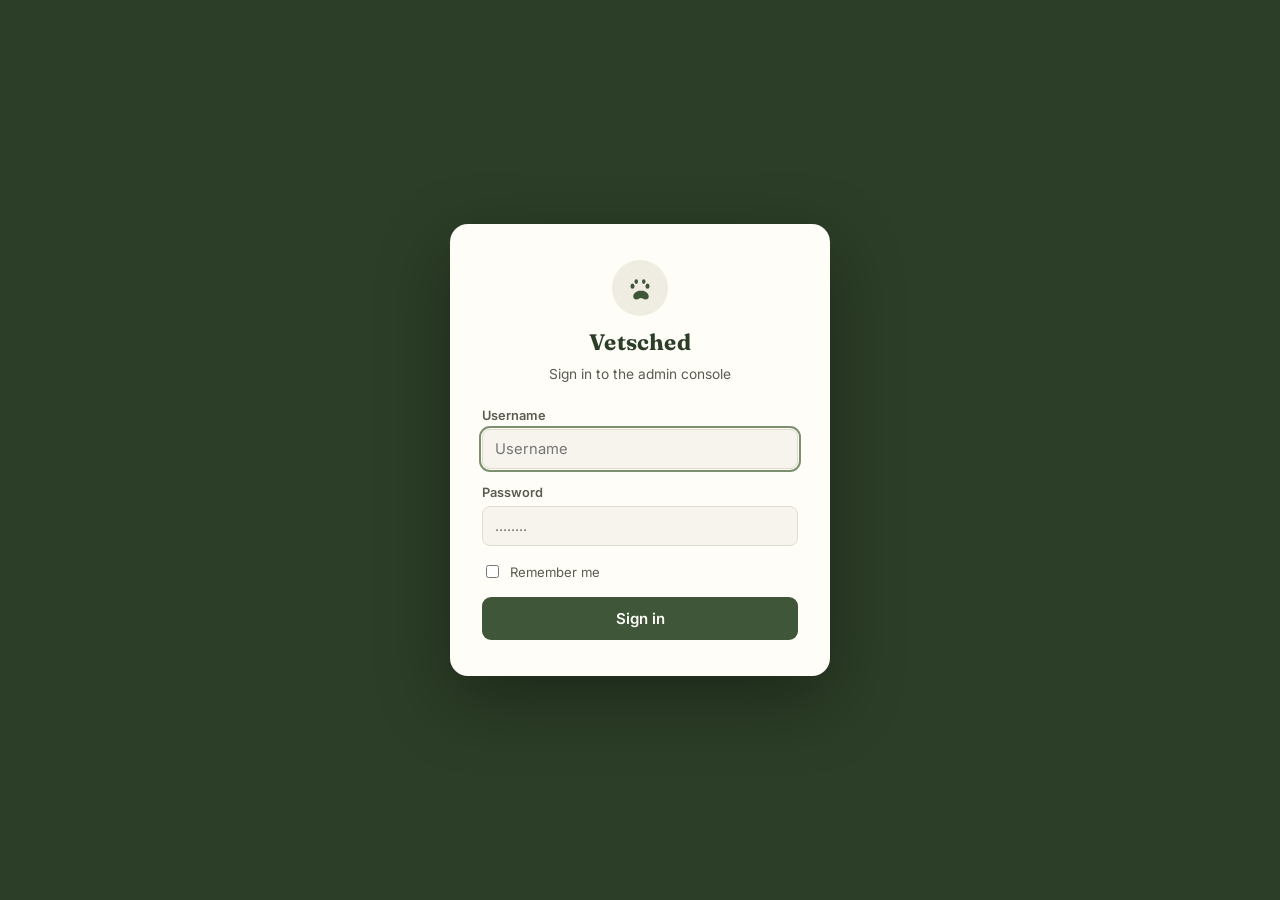
==== vetsched-admin.html @ 5c5d3830 "website and api" ====
<!DOCTYPE html>
<html lang="en">
<head>
<meta charset="UTF-8">
<meta name="viewport" content="width=device-width, initial-scale=1.0">
<title>Vetsched Admin</title>
<link rel="preconnect" href="https://fonts.googleapis.com">
<link href="https://fonts.googleapis.com/css2?family=Fraunces:opsz,wght@9..144,400;9..144,500;9..144,600;9..144,700&family=Inter:wght@400;500;600;700&display=swap" rel="stylesheet">
<link rel="stylesheet" href="vetsched-admin.css">
</head>
<body>

<div class="login-screen" id="loginScreen">
  <div class="login-card">
    <div class="login-logo">
      <div class="login-logo-circle">
        <svg viewBox="0 0 24 24" fill="none"><path d="M12 14.2c-2.6 0-5.4 2-5.4 4.6 0 1.4 1.1 2.4 2.5 2.4.9 0 1.6-.4 2.3-.8.4-.3.9-.5 1.4-.5s1 .2 1.4.5c.7.4 1.4.8 2.3.8 1.4 0 2.5-1 2.5-2.4 0-2.6-2.8-4.6-5.4-4.6z" fill="#3f5638"/><ellipse cx="6" cy="10.5" rx="1.6" ry="2.1" fill="#3f5638"/><ellipse cx="18" cy="10.5" rx="1.6" ry="2.1" fill="#3f5638"/><ellipse cx="9" cy="6.8" rx="1.4" ry="1.9" fill="#3f5638"/><ellipse cx="15" cy="6.8" rx="1.4" ry="1.9" fill="#3f5638"/></svg>
      </div>
      <span class="brand-text">Vetsched</span>
    </div>
    <p class="login-sub">Sign in to the admin console</p>
    <div class="login-error" id="loginError">That username or password isn't right.</div>
    <div class="field">
      <label for="loginUser">Username</label>
      <input type="text" id="loginUser" placeholder="Username" autocomplete="username">
    </div>
    <div class="field">
      <label for="loginPass">Password</label>
      <input type="password" id="loginPass" placeholder="........" autocomplete="current-password">
    </div>
    <label class="remember-row" for="rememberMe">
      <input type="checkbox" id="rememberMe">
      <span>Remember me</span>
    </label>
    <button class="login-submit" id="loginSubmit">Sign in</button>
  </div>
</div>

<div class="app" id="appRoot">
  <aside class="sidebar">
    <div class="brand-row">
      <div class="brand">
        <svg viewBox="0 0 24 24" fill="none"><path d="M12 14.2c-2.6 0-5.4 2-5.4 4.6 0 1.4 1.1 2.4 2.5 2.4.9 0 1.6-.4 2.3-.8.4-.3.9-.5 1.4-.5s1 .2 1.4.5c.7.4 1.4.8 2.3.8 1.4 0 2.5-1 2.5-2.4 0-2.6-2.8-4.6-5.4-4.6z" fill="#d7ddd0"/><ellipse cx="6" cy="10.5" rx="1.6" ry="2.1" fill="#d7ddd0"/><ellipse cx="18" cy="10.5" rx="1.6" ry="2.1" fill="#d7ddd0"/><ellipse cx="9" cy="6.8" rx="1.4" ry="1.9" fill="#d7ddd0"/><ellipse cx="15" cy="6.8" rx="1.4" ry="1.9" fill="#d7ddd0"/></svg>
        <span class="brand-text">Vetsched</span>
      </div>
      <button class="hamburger-btn" id="hamburgerBtn" title="Menu">
        <svg viewBox="0 0 24 24" fill="none" stroke="currentColor" stroke-width="2" stroke-linecap="round"><path d="M4 6h16"/><path d="M4 12h16"/><path d="M4 18h16"/></svg>
      </button>
      <div class="nav-menu" id="navMenu">
        <button class="nav-menu-item" id="navSubjects" data-view="subjects">
          <svg viewBox="0 0 24 24" fill="none" stroke="currentColor" stroke-width="2"><path d="M4 19.5A2.5 2.5 0 0 1 6.5 17H20"/><path d="M6.5 2H20v20H6.5A2.5 2.5 0 0 1 4 19.5v-15A2.5 2.5 0 0 1 6.5 2Z"/></svg>
          Subjects
        </button>
        <button class="nav-menu-item" id="navStudents" data-view="students">
          <svg viewBox="0 0 24 24" fill="none" stroke="currentColor" stroke-width="2"><path d="M20 21a8 8 0 0 0-16 0"/><circle cx="12" cy="7" r="4"/></svg>
          Students
        </button>
        <button class="nav-menu-item" id="navSettings" data-view="settings">
          <svg viewBox="0 0 24 24" fill="none" stroke="currentColor" stroke-width="2"><circle cx="12" cy="12" r="3"/><path d="M19.4 15a1.7 1.7 0 0 0 .3 1.9l.1.1-1.8 1.8-.1-.1a1.7 1.7 0 0 0-1.9-.3 1.7 1.7 0 0 0-1 1.6v.2h-2.6V20a1.7 1.7 0 0 0-1-1.6 1.7 1.7 0 0 0-1.9.3l-.1.1-1.8-1.8.1-.1a1.7 1.7 0 0 0 .3-1.9 1.7 1.7 0 0 0-1.6-1H6v-2.6h.2a1.7 1.7 0 0 0 1.6-1 1.7 1.7 0 0 0-.3-1.9l-.1-.1 1.8-1.8.1.1a1.7 1.7 0 0 0 1.9.3 1.7 1.7 0 0 0 1-1.6V5h2.6v.2a1.7 1.7 0 0 0 1 1.6 1.7 1.7 0 0 0 1.9-.3l.1-.1 1.8 1.8-.1.1a1.7 1.7 0 0 0-.3 1.9 1.7 1.7 0 0 0 1.6 1h.2v2.6h-.2a1.7 1.7 0 0 0-1.6 1Z"/></svg>
          Settings
        </button>
        <button class="nav-menu-item nav-logout-item" id="menuLogoutBtn">
          <svg viewBox="0 0 24 24" fill="none" stroke="currentColor" stroke-width="2"><path d="M10 17l5-5-5-5"/><path d="M15 12H3"/><path d="M21 19V5a2 2 0 0 0-2-2h-6"/></svg>
          Log out
        </button>
      </div>
    </div>

    <div id="sidebarBody"></div>

    <div class="sidebar-footer">
      <span id="loggedInAs">Admin console</span>
    </div>
  </aside>

  <main class="main">
    <div class="main-inner" id="mainInner"></div>
  </main>
</div>

<!-- Subject modal -->
<div class="overlay" id="subjectOverlay">
  <div class="modal">
    <h3 id="subjectModalTitle">Add subject</h3>
    <div class="field">
      <label for="subjectCode">Subject code</label>
      <input type="text" id="subjectCode" placeholder="e.g. 101" maxlength="10">
      <div class="field-error" id="subjectCodeError">Give the subject a code.</div>
    </div>
    <div class="field">
      <label for="subjectName">Subject name</label>
      <input type="text" id="subjectName" placeholder="e.g. Small Animal Anatomy">
      <div class="field-error" id="subjectNameError">Give the subject a name.</div>
    </div>
    <div class="field">
      <label for="subjectYear">Year level</label>
      <select id="subjectYear">
        <option value="1">Year 1</option>
        <option value="2">Year 2</option>
        <option value="3">Year 3</option>
        <option value="4">Year 4</option>
      </select>
    </div>
    <div class="modal-actions">
      <button class="btn-secondary" id="cancelSubject">Cancel</button>
      <button class="btn-primary" id="saveSubject">Save subject</button>
    </div>
  </div>
</div>

<!-- Section modal -->
<div class="overlay" id="sectionOverlay">
  <div class="modal">
    <h3 id="sectionModalTitle">Add section</h3>
    <div class="field">
      <label for="sectionType">Section name</label>
      <input type="text" id="sectionType" placeholder="e.g. Section A">
      <div class="field-error" id="sectionTypeError">Give the section a name.</div>
    </div>
    <div class="field">
      <label for="maxCapacity">Maximum capacity</label>
      <input type="number" id="maxCapacity" min="1" step="1" placeholder="e.g. 40">
      <div class="field-error" id="maxCapacityError">Enter a capacity greater than 0.</div>
    </div>
    <div class="modal-actions">
      <button class="btn-secondary" id="cancelSection">Cancel</button>
      <button class="btn-primary" id="saveSection">Save section</button>
    </div>
  </div>
</div>

<!-- Class modal -->
<div class="overlay" id="classOverlay">
  <div class="modal">
    <h3 id="classModalTitle">Add class</h3>
    <div class="field">
      <label for="classTypeInput">Class type</label>
      <select id="classTypeInput">
        <option value="Lecture">Lecture</option>
        <option value="Lab">Lab</option>
      </select>
    </div>
    <div class="field">
      <label>Day</label>
      <div class="day-picker" id="classDayPicker">
        <button type="button" class="class-day-toggle" data-day="Mon">Mon</button>
        <button type="button" class="class-day-toggle" data-day="Tue">Tue</button>
        <button type="button" class="class-day-toggle" data-day="Wed">Wed</button>
        <button type="button" class="class-day-toggle" data-day="Thu">Thu</button>
        <button type="button" class="class-day-toggle" data-day="Fri">Fri</button>
        <button type="button" class="class-day-toggle" data-day="Sat">Sat</button>
        <button type="button" class="class-day-toggle" data-day="Sun">Sun</button>
      </div>
      <div class="field-error" id="classDayError">Pick one day only.</div>
    </div>
    <div class="field-row">
      <div class="field"><label for="classStartTime">Start time</label><input type="time" id="classStartTime"></div>
      <div class="field"><label for="classEndTime">End time</label><input type="time" id="classEndTime"></div>
    </div>
    <div class="field-error" id="classTimeError">End time must be after start time.</div>
    <div class="field"><label for="classInstructor">Instructor name</label><input type="text" id="classInstructor" placeholder="e.g. Dr. Alicia Reyes"></div>
    <div class="field-error" id="classInstructorError">Add an instructor.</div>
    <div class="field"><label for="classRoom">Room / location (optional)</label><input type="text" id="classRoom" placeholder="e.g. Surgery Hall 2"></div>
    <div class="modal-actions">
      <button class="btn-secondary" id="cancelClass">Cancel</button>
      <button class="btn-primary" id="saveClass">Save class</button>
    </div>
  </div>
</div>

<!-- Student modal -->
<div class="overlay" id="studentOverlay">
  <div class="modal">
    <h3 id="studentModalTitle">Add student</h3>
    <div class="field">
      <label for="studentId">Student ID</label>
      <input type="text" id="studentId" placeholder="e.g. 457">
      <div class="field-error" id="studentIdError">Give the student an ID.</div>
    </div>
    <div class="field">
      <label for="studentName">Student name</label>
      <input type="text" id="studentName" placeholder="e.g. Jamie Cruz">
      <div class="field-error" id="studentNameError">Give the student a name.</div>
    </div>
    <div class="modal-actions">
      <button class="btn-secondary" id="cancelStudent">Cancel</button>
      <button class="btn-primary" id="saveStudent">Save student</button>
    </div>
  </div>
</div>

<div class="toast" id="toast"></div>

<script src="vetsched-admin.js"></script>
</body>
</html>
---- vetsched-admin.css ----
:root{
  --forest: #3f5638;
  --forest-dark: #2c3e27;
  --sage: #7c9070;
  --cream: #f6f4ed;
  --cream-2: #efece1;
  --paper: #fffdf8;
  --charcoal: #2a2b24;
  --charcoal-soft: #5b5c50;
  --line: #e0dccb;
  --clay: #c9714f;
  --danger: #b5533a;
}
*{box-sizing:border-box;}
html,body{margin:0;padding:0;}
#appRoot{display:none;}
.field-error{display:none;}
body{
  font-family:'Inter',sans-serif;
  background:var(--cream);
  color:var(--charcoal);
  min-height:100vh;
  -webkit-font-smoothing:antialiased;
}
h1,h2,h3,.display{
  font-family:'Fraunces',serif;
  font-weight:600;
  letter-spacing:-0.01em;
  color:var(--forest-dark);
}
button{font-family:inherit;}

/* ---------- layout ---------- */
.app{display:flex;min-height:100vh;}

.sidebar{
  width:280px;
  flex-shrink:0;
  background:var(--forest-dark);
  color:var(--cream);
  display:flex;
  flex-direction:column;
  padding:24px 20px;
  position:relative;
}
.brand-row{
  display:flex;
  align-items:center;
  justify-content:space-between;
  margin-bottom:26px;
  padding-left:4px;
}
.brand{
  display:flex;
  align-items:center;
  gap:10px;
}
.brand svg{width:28px;height:28px;flex-shrink:0;}
.brand-text{
  font-family:'Fraunces',serif;
  font-weight:700;
  font-size:1.3rem;
  color:var(--paper);
  letter-spacing:0.01em;
}
.hamburger-btn{
  background:none;
  border:none;
  width:34px;height:34px;
  border-radius:8px;
  display:flex;align-items:center;justify-content:center;
  cursor:pointer;
  color:var(--cream);
  flex-shrink:0;
}
.hamburger-btn:hover{background:#3a4f34;}
.hamburger-btn svg{width:20px;height:20px;}

.nav-menu{
  position:absolute;
  top:64px;
  left:20px;
  right:20px;
  background:var(--paper);
  border-radius:12px;
  box-shadow:0 14px 40px rgba(0,0,0,0.28);
  padding:8px;
  z-index:40;
  display:none;
}
.nav-menu.open{display:block;}
.nav-menu-item{
  display:flex;
  align-items:center;
  gap:10px;
  width:100%;
  padding:11px 12px;
  border:none;
  background:none;
  border-radius:8px;
  cursor:pointer;
  font-size:0.92rem;
  font-weight:600;
  color:var(--charcoal);
  text-align:left;
}
.nav-menu-item svg{width:17px;height:17px;color:var(--charcoal-soft);flex-shrink:0;}
.nav-menu-item:hover{background:var(--cream-2);}
.nav-menu-item.active{background:var(--sage);color:var(--forest-dark);}
.nav-menu-item.active svg{color:var(--forest-dark);}
.nav-logout-item{color:var(--danger);}
.nav-logout-item svg{color:var(--danger);}
.settings-page{max-width:860px;padding-top:12px;}
.settings-header h1{margin:0 0 8px;font-size:2rem;}
.settings-header p{margin:0;color:var(--charcoal-soft);font-size:.92rem;}
.settings-danger{margin-top:32px;padding:24px;border:1px solid #e5b9aa;border-radius:12px;background:#fff8f4;display:flex;align-items:center;justify-content:space-between;gap:24px;}
.settings-danger h2{margin:0 0 6px;font-size:1.15rem;color:var(--danger);}
.settings-danger p{margin:0;color:var(--charcoal-soft);font-size:.88rem;line-height:1.5;max-width:580px;}
.danger-action-btn{border:1px solid var(--danger);border-radius:9px;background:var(--danger);color:var(--paper);padding:11px 16px;font-weight:600;cursor:pointer;white-space:nowrap;}
.danger-action-btn:hover{background:#963e2c;}

.add-subject-btn{
  width:100%;
  padding:11px 14px;
  background:var(--sage);
  color:var(--forest-dark);
  border:none;
  border-radius:10px;
  font-weight:600;
  font-size:0.92rem;
  cursor:pointer;
  margin-bottom:22px;
  transition:background .15s ease, transform .1s ease;
}
.year-select-label{display:block;color:#a9b6a0;font-size:.72rem;margin:0 0 6px 4px;}
.year-select{width:100%;padding:9px 32px 9px 11px;margin-bottom:16px;border:1px solid #52664b;border-radius:8px;background:var(--forest-dark);color:#d7ddd0;font:600 .82rem Inter,sans-serif;cursor:pointer;}
.year-select:focus{outline:2px solid var(--sage);outline-offset:1px;}
.add-subject-btn:hover{background:#8fa382;}
.add-subject-btn:active{transform:scale(0.98);}

.sidebar-label{
  font-size:0.72rem;
  color:#a9b6a0;
  margin:6px 0 10px 4px;
}
.subject-list{
  list-style:none;
  margin:0;padding:0;
  display:flex;
  flex-direction:column;
  gap:4px;
  overflow-y:auto;
}
.subject-item{
  display:flex;
  align-items:center;
  justify-content:space-between;
  gap:8px;
  padding:11px 12px;
  border-radius:9px;
  cursor:pointer;
  color:#d7ddd0;
  font-size:0.93rem;
  transition:background .12s ease;
}
.subject-item:hover{background:#3a4f34;}
.subject-item.active{background:var(--sage);color:var(--forest-dark);font-weight:600;}
.subject-item .sname{
  overflow:hidden;text-overflow:ellipsis;white-space:nowrap;
}
.subject-item .scount{
  font-size:0.75rem;
  opacity:0.75;
  flex-shrink:0;
}
.empty-sidebar{
  color:#8b9a83;
  font-size:0.85rem;
  padding:10px 4px;
  line-height:1.5;
}
.sidebar-note{
  color:#8b9a83;
  font-size:0.85rem;
  padding:10px 4px;
  line-height:1.55;
}

.sidebar-footer{
  margin-top:auto;
  padding-top:18px;
  border-top:1px solid #3a4f34;
  font-size:0.75rem;
  color:#8b9a83;
  display:flex;
  align-items:center;
  gap:6px;
}

/* ---------- main ---------- */
.main{
  flex:1;
  padding:40px 48px;
  overflow-y:auto;
}
.main-inner{max-width:880px;margin:0 auto;}

.topbar{
  display:flex;
  justify-content:space-between;
  align-items:flex-start;
  margin-bottom:34px;
  gap:20px;
}
.subject-heading h1{
  font-size:2rem;
  margin:0 0 6px 0;
}
.subject-meta{
  display:flex;
  gap:10px;
  align-items:center;
  flex-wrap:wrap;
}
.code-pill{
  background:var(--cream-2);
  border:1px solid var(--line);
  color:var(--charcoal-soft);
  font-size:0.8rem;
  padding:4px 11px;
  border-radius:100px;
  font-weight:600;
  letter-spacing:0.02em;
}
.year-pill{background:#eef1ea;border:1px solid #d6dfd0;color:var(--forest);font-size:.8rem;padding:4px 11px;border-radius:100px;font-weight:600;}
.topbar-actions{display:flex;gap:8px;flex-shrink:0;}
.icon-btn{
  background:var(--paper);
  border:1px solid var(--line);
  width:36px;height:36px;
  border-radius:9px;
  display:flex;align-items:center;justify-content:center;
  cursor:pointer;
  color:var(--charcoal-soft);
  transition:background .12s ease, color .12s ease;
}
.icon-btn:hover{background:var(--cream-2);color:var(--forest-dark);}
.icon-btn.danger:hover{background:#f6e6e0;color:var(--danger);}
.icon-btn svg{width:16px;height:16px;}

.section-head{
  display:flex;
  justify-content:space-between;
  align-items:center;
  margin-bottom:16px;
}
.section-head h2{font-size:1.15rem;margin:0;}
.section-controls{display:flex;align-items:center;gap:8px;}
.section-controls select{padding:9px 30px 9px 10px;border:1px solid var(--line);border-radius:9px;background:var(--paper);color:var(--charcoal-soft);font:600 .82rem Inter,sans-serif;}
.section-controls select{display:none;}
.add-section-btn{
  background:var(--forest);
  color:var(--paper);
  border:none;
  padding:10px 16px;
  border-radius:9px;
  font-weight:600;
  font-size:0.88rem;
  cursor:pointer;
  display:flex;align-items:center;gap:6px;
  transition:background .12s ease;
}
.add-section-btn:hover{background:var(--forest-dark);}

.sections-list{
  display:flex;
  flex-direction:column;
  gap:10px;
}
.section-card{
  background:var(--paper);
  border:1px solid var(--line);
  border-radius:12px;
  padding:16px 18px;
  display:flex;
  justify-content:space-between;
  align-items:center;
  gap:16px;
}
.section-main{display:flex;flex-direction:column;gap:6px;min-width:0;}
.section-title-row{display:flex;align-items:center;gap:10px;}
.section-type{
  font-weight:600;
  font-size:1rem;
  color:var(--forest-dark);
}
.section-days{
  display:flex;gap:4px;
}
.day-chip{
  font-size:0.68rem;
  font-weight:700;
  color:var(--sage);
  background:#eef1ea;
  border-radius:5px;
  padding:2px 5px;
}
.section-sub{
  display:flex;
  gap:16px;
  color:var(--charcoal-soft);
  font-size:0.86rem;
  flex-wrap:wrap;
}
.section-sub span{display:flex;align-items:center;gap:5px;}
.section-sub svg{width:14px;height:14px;flex-shrink:0;opacity:0.7;}
.section-actions{display:grid!important;grid-template-columns:repeat(3,minmax(0,1fr));gap:6px;flex-shrink:0;align-self:flex-start;min-width:174px;}
.section-actions > .icon-btn:not(.add-class-btn){width:54px;min-width:0;padding-left:8px;padding-right:8px;text-align:center;}
.section-actions .add-class-btn{order:10;grid-column:1 / -1;display:block;width:100%;min-width:112px;margin-top:4px;background:#b7d66f;color:#24351f;border-color:#9fbe58;font-weight:700;padding-left:14px;padding-right:14px;}
.section-actions .add-class-btn:hover{background:#a8cb5e;border-color:#8eaf4b;}
.section-toggle-open{background:#2f6f45;color:#fff;border-color:#2f6f45;}
.section-toggle-open:hover{background:#245738;border-color:#245738;}
.section-toggle-close{background:#b33a3a;color:#fff;border-color:#b33a3a;}
.section-toggle-close:hover{background:#8f2c2c;border-color:#8f2c2c;}

.empty-state{
  text-align:center;
  padding:70px 20px;
  color:var(--charcoal-soft);
}
.empty-state .paw{
  width:52px;height:52px;
  margin:0 auto 16px auto;
  opacity:0.35;
}
.empty-state h3{color:var(--forest-dark);margin:0 0 8px 0;font-size:1.2rem;}
.empty-state p{margin:0 0 20px 0;font-size:0.92rem;max-width:38ch;margin-left:auto;margin-right:auto;line-height:1.55;}
.empty-state button{
  background:var(--forest);
  color:var(--paper);
  border:none;
  padding:11px 20px;
  border-radius:9px;
  font-weight:600;
  cursor:pointer;
  font-size:0.9rem;
}
.empty-state button:hover{background:var(--forest-dark);}

.no-subject-selected{
  height:calc(100vh - 80px);
  display:flex;
  flex-direction:column;
  align-items:center;
  justify-content:center;
  text-align:center;
  color:var(--charcoal-soft);
}
.no-subject-selected svg{width:56px;height:56px;opacity:0.3;margin-bottom:14px;}
.no-subject-selected h2{margin:0 0 6px 0;}
.no-subject-selected p{margin:0 0 20px 0;font-size:0.93rem;}

/* ---------- students view ---------- */
.students-header{
  display:flex;
  justify-content:space-between;
  align-items:flex-start;
  margin-bottom:26px;
  gap:20px;
}
.students-header h1{font-size:2rem;margin:0 0 6px 0;}
.students-header p{color:var(--charcoal-soft);margin:0;font-size:0.93rem;}
.search-row{
  display:flex;
  gap:10px;
  margin-bottom:22px;
}
.search-box{
  flex:1;
  position:relative;
}
.search-box svg{
  position:absolute;
  left:13px;top:50%;
  transform:translateY(-50%);
  width:16px;height:16px;
  color:var(--charcoal-soft);
  pointer-events:none;
}
.search-box input{
  width:100%;
  padding:11px 14px 11px 38px;
  border:1px solid var(--line);
  border-radius:9px;
  font-family:inherit;
  font-size:0.92rem;
  background:var(--paper);
  color:var(--charcoal);
}
.search-box input:focus{outline:2px solid var(--sage);outline-offset:1px;}
.add-student-btn{
  background:var(--forest);
  color:var(--paper);
  border:none;
  padding:0 18px;
  border-radius:9px;
  font-weight:600;
  font-size:0.9rem;
  cursor:pointer;
  white-space:nowrap;
}
.add-student-btn:hover{background:var(--forest-dark);}

.students-table{
  background:var(--paper);
  border:1px solid var(--line);
  border-radius:12px;
  overflow:hidden;
}
.student-row{
  display:flex;
  align-items:center;
  justify-content:space-between;
  padding:14px 18px;
  gap:14px;
  border-bottom:1px solid var(--line);
}
.student-row:last-child{border-bottom:none;}
.student-info{display:flex;align-items:center;gap:14px;min-width:0;}
.student-avatar{
  width:38px;height:38px;
  border-radius:50%;
  background:var(--cream-2);
  color:var(--forest);
  display:flex;align-items:center;justify-content:center;
  font-weight:700;
  font-size:0.88rem;
  flex-shrink:0;
}
.student-name{font-weight:600;color:var(--forest-dark);font-size:0.95rem;}
.student-id{color:var(--charcoal-soft);font-size:0.82rem;}
.student-actions{display:flex;gap:6px;flex-shrink:0;}
.no-results{
  text-align:center;
  padding:60px 20px;
  color:var(--charcoal-soft);
}
.no-results h3{color:var(--forest-dark);margin:0 0 6px 0;}
.no-results p{margin:0;font-size:0.9rem;}

/* ---------- modal ---------- */
.overlay{
  position:fixed;inset:0;
  background:rgba(42,43,36,0.42);
  display:none;
  align-items:center;justify-content:center;
  z-index:50;
  padding:20px;
}
.overlay.open{display:flex;}
.modal{
  background:var(--paper);
  border-radius:16px;
  width:100%;
  max-width:440px;
  max-height:88vh;
  overflow-y:auto;
  padding:28px 26px;
  box-shadow:0 20px 60px rgba(0,0,0,0.25);
}
.modal.schedule-conflict{
  border:2px solid var(--danger);
  animation:refuseSchedule .45s ease both;
}
.modal.schedule-conflict .btn-primary{
  background:var(--danger);
}
@keyframes refuseSchedule{
  0%,100%{transform:translateX(0);}
  20%{transform:translateX(-10px);}
  40%{transform:translateX(8px);}
  60%{transform:translateX(-6px);}
  80%{transform:translateX(4px);}
}
.modal h3{margin:0 0 20px 0;font-size:1.3rem;}
.field{margin-bottom:16px;}
.field label{
  display:block;
  font-size:0.8rem;
  font-weight:600;
  color:var(--charcoal-soft);
  margin-bottom:6px;
}
.field input[type=text],
  .field input[type=password],
.field input[type=time],
.field textarea,
.field select{
  width:100%;
  padding:10px 12px;
  border:1px solid var(--line);
  border-radius:8px;
  font-family:inherit;
  font-size:0.92rem;
  background:var(--cream);
  color:var(--charcoal);
}
.field textarea{resize:vertical;min-height:60px;}
.field input:focus,.field textarea:focus,.field select:focus{
  outline:2px solid var(--sage);
  outline-offset:1px;
}
.field-row{display:flex;gap:12px;}
.field-row .field{flex:1;}
.day-picker{display:flex;gap:6px;flex-wrap:wrap;}
.day-toggle{
  width:40px;height:36px;
  border-radius:8px;
  border:1px solid var(--line);
  background:var(--cream);
  color:var(--charcoal-soft);
  font-size:0.78rem;
  font-weight:700;
  cursor:pointer;
}
.day-toggle.on{
  background:var(--forest);
  border-color:var(--forest);
  color:var(--paper);
}
.class-day-toggle{
  width:40px;height:36px;
  border-radius:8px;
  border:1px solid var(--line);
  background:var(--cream);
  color:var(--charcoal-soft);
  font-size:0.78rem;
  font-weight:700;
  cursor:pointer;
}
.class-day-toggle.on{background:var(--forest);border-color:var(--forest);color:var(--paper);}
.section-class-list{display:flex;flex-direction:column;gap:6px;margin-top:8px;color:var(--charcoal-soft);font-size:.82rem;}
.section-remaining{margin-top:3px;color:var(--charcoal-soft);font-size:.86rem;}
.section-class-row{display:flex;gap:10px;flex-wrap:wrap;align-items:center;padding:7px 9px;background:var(--cream-2);border-radius:7px;}
.section-class-row strong{color:var(--forest-dark);min-width:58px;}
.edit-class-btn{margin-left:auto;border:1px solid var(--line);border-radius:7px;background:var(--paper);color:var(--forest-dark);padding:5px 9px;cursor:pointer;font-size:.76rem;font-weight:600;}
.edit-class-btn:hover{background:var(--cream);}
.delete-class-btn{border:1px solid #e0b8b8;border-radius:7px;background:var(--paper);color:#a33b3b;padding:5px 9px;cursor:pointer;font-size:.76rem;font-weight:600;}
.delete-class-btn:hover{background:#fff0f0;}
.section-empty-class{font-style:italic;}
.modal-actions{
  display:flex;
  justify-content:flex-end;
  gap:10px;
  margin-top:22px;
}
.btn-secondary{
  background:none;
  border:1px solid var(--line);
  color:var(--charcoal-soft);
  padding:10px 18px;
  border-radius:9px;
  cursor:pointer;
  font-weight:600;
  font-size:0.9rem;
}
.btn-secondary:hover{background:var(--cream-2);}
.btn-primary{
  background:var(--forest);
  color:var(--paper);
  border:none;
  padding:10px 18px;
  border-radius:9px;
  cursor:pointer;
  font-weight:600;
  font-size:0.9rem;
}
.btn-primary:hover{background:var(--forest-dark);}
.field-error{color:var(--danger);font-size:0.78rem;margin-top:5px;}

.toast{
  position:fixed;
  bottom:24px;left:50%;
  transform:translateX(-50%) translateY(20px);
  background:var(--forest-dark);
  color:var(--paper);
  padding:12px 20px;
  border-radius:10px;
  font-size:0.88rem;
  font-weight:500;
  opacity:0;
  pointer-events:none;
  transition:opacity .2s ease, transform .2s ease;
  z-index:100;
}
.toast.show{opacity:1;transform:translateX(-50%) translateY(0);}

@media (max-width: 820px){
  .app{flex-direction:column;}
  .sidebar{width:100%;padding:16px 18px;}
  .subject-list,.add-subject-btn,.sidebar-footer,.sidebar-label,.sidebar-note{display:none;}
  .main{padding:24px 20px;}
}

/* ---------- login ---------- */
.login-screen{
  min-height:100vh;
  display:flex;
  align-items:center;
  justify-content:center;
  background:var(--forest-dark);
  padding:20px;
}
.login-card{
  background:var(--paper);
  border-radius:18px;
  width:100%;
  max-width:380px;
  padding:36px 32px;
  box-shadow:0 24px 70px rgba(0,0,0,0.35);
}
.login-logo{
  display:flex;
  flex-direction:column;
  align-items:center;
  gap:12px;
  margin-bottom:28px;
}
.login-logo-circle{
  width:56px;height:56px;
  border-radius:50%;
  background:var(--cream-2);
  display:flex;align-items:center;justify-content:center;
}
.login-logo-circle svg{width:30px;height:30px;}
.login-logo .brand-text{color:var(--forest-dark);font-size:1.4rem;}
.login-sub{
  text-align:center;
  color:var(--charcoal-soft);
  font-size:0.86rem;
  margin:-18px 0 26px 0;
}
.login-error{
  background:#f6e6e0;
  color:var(--danger);
  font-size:0.85rem;
  padding:10px 12px;
  border-radius:8px;
  margin-bottom:16px;
  display:none;
}
.login-error.show{display:block;}
.remember-row{
  display:flex;
  align-items:center;
  gap:8px;
  color:var(--charcoal-soft);
  font-size:0.82rem;
  cursor:pointer;
  margin:2px 0 12px;
}
.remember-row input{accent-color:var(--forest);}
.login-submit{
  width:100%;
  background:var(--forest);
  color:var(--paper);
  border:none;
  padding:12px 16px;
  border-radius:9px;
  font-weight:600;
  font-size:0.94rem;
  cursor:pointer;
  margin-top:4px;
}
.login-submit:hover{background:var(--forest-dark);}
.logout-btn{
  margin-left:auto;
  background:none;
  border:none;
  color:#a9b6a0;
  font-size:0.75rem;
  font-weight:600;
  cursor:pointer;
  text-decoration:underline;
}
.logout-btn:hover{color:var(--cream);}
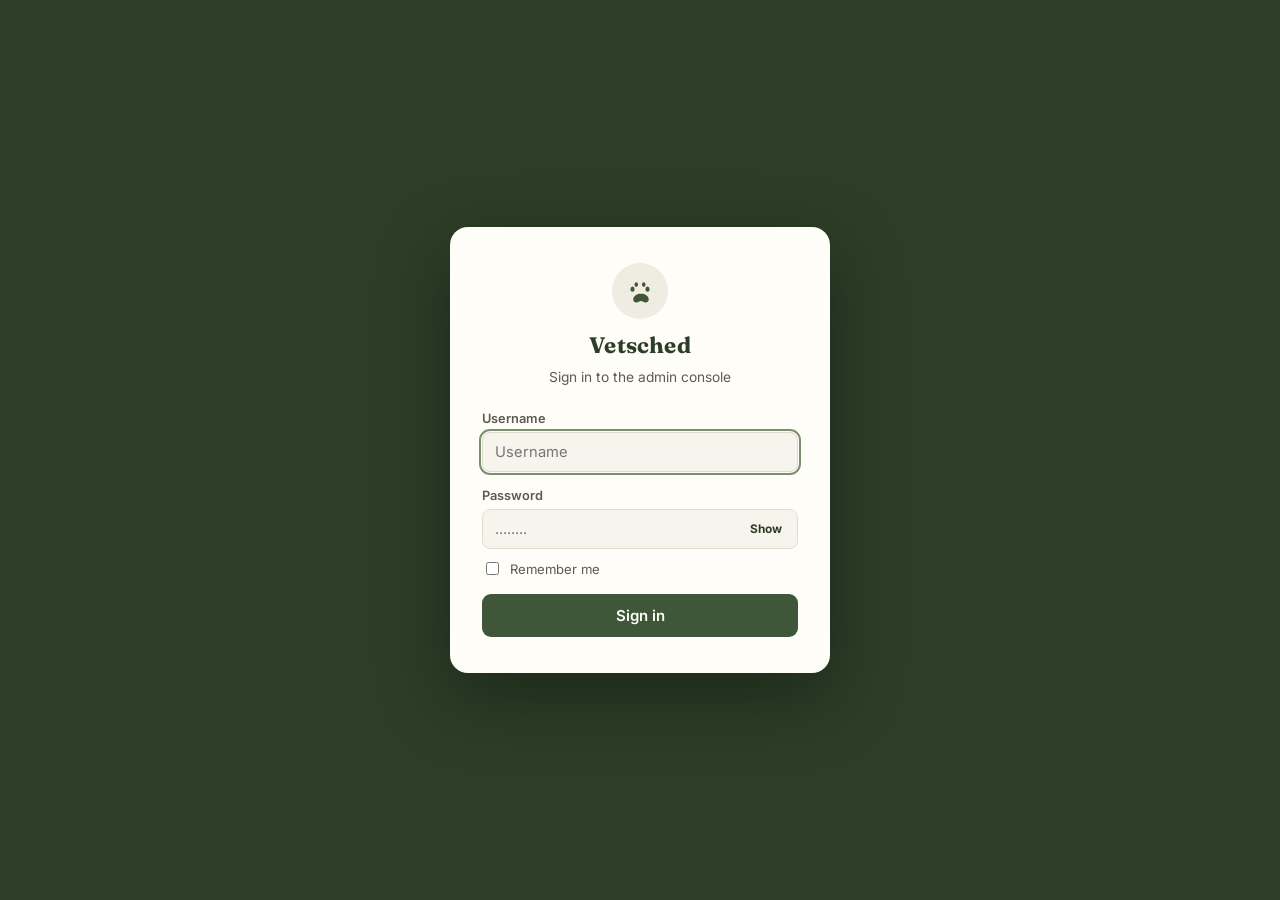
==== commit 192547ba: "Aaaa website stuff" ====
--- a/vetsched-admin.html
+++ b/vetsched-admin.html
@@ -24,9 +24,12 @@
       <label for="loginUser">Username</label>
       <input type="text" id="loginUser" placeholder="Username" autocomplete="username">
     </div>
-    <div class="field">
+    <div class="field password-field-wrap">
       <label for="loginPass">Password</label>
-      <input type="password" id="loginPass" placeholder="........" autocomplete="current-password">
+      <div class="password-input-wrap">
+        <input type="password" id="loginPass" placeholder="........" autocomplete="current-password">
+        <button type="button" class="password-toggle-btn" id="loginPasswordToggle" aria-label="Show password">Show</button>
+      </div>
     </div>
     <label class="remember-row" for="rememberMe">
       <input type="checkbox" id="rememberMe">
@@ -99,6 +102,14 @@
         <option value="2">Year 2</option>
         <option value="3">Year 3</option>
         <option value="4">Year 4</option>
+        <option value="5">Year 5</option>
+      </select>
+    </div>
+    <div class="field">
+      <label for="subjectSemester">Semester</label>
+      <select id="subjectSemester">
+        <option value="1">Semester 1</option>
+        <option value="2">Semester 2</option>
       </select>
     </div>
     <div class="modal-actions">
@@ -158,8 +169,11 @@
       <div class="field"><label for="classEndTime">End time</label><input type="time" id="classEndTime"></div>
     </div>
     <div class="field-error" id="classTimeError">End time must be after start time.</div>
-    <div class="field"><label for="classInstructor">Instructor name</label><input type="text" id="classInstructor" placeholder="e.g. Dr. Alicia Reyes"></div>
-    <div class="field-error" id="classInstructorError">Add an instructor.</div>
+    <div class="field">
+      <label for="classInstructor">Instructor</label>
+      <select id="classInstructor"></select>
+      <div class="field-error" id="classInstructorError">Select an instructor.</div>
+    </div>
     <div class="field"><label for="classRoom">Room / location (optional)</label><input type="text" id="classRoom" placeholder="e.g. Surgery Hall 2"></div>
     <div class="modal-actions">
       <button class="btn-secondary" id="cancelClass">Cancel</button>
--- a/vetsched-admin.css
+++ b/vetsched-admin.css
@@ -113,6 +113,12 @@
 .settings-page{max-width:860px;padding-top:12px;}
 .settings-header h1{margin:0 0 8px;font-size:2rem;}
 .settings-header p{margin:0;color:var(--charcoal-soft);font-size:.92rem;}
+.settings-card{margin-top:24px;padding:24px;border:1px solid #dfe7d5;border-radius:12px;background:var(--paper);box-shadow:0 1px 3px rgba(32,48,36,.04);}
+.settings-card h2{margin:0 0 8px;font-size:1.15rem;color:var(--forest-dark);}
+.settings-card p{margin:0;color:var(--charcoal-soft);font-size:.88rem;line-height:1.5;}
+.settings-password-form{margin-top:18px;display:grid;gap:14px;}
+.settings-form-actions{display:flex;justify-content:flex-start;}
+.settings-success{display:block;color:#1e6b45;font-size:.82rem;font-weight:600;min-height:1.2em;}
 .settings-danger{margin-top:32px;padding:24px;border:1px solid #e5b9aa;border-radius:12px;background:#fff8f4;display:flex;align-items:center;justify-content:space-between;gap:24px;}
 .settings-danger h2{margin:0 0 6px;font-size:1.15rem;color:var(--danger);}
 .settings-danger p{margin:0;color:var(--charcoal-soft);font-size:.88rem;line-height:1.5;max-width:580px;}
@@ -440,6 +446,16 @@
 .student-name{font-weight:600;color:var(--forest-dark);font-size:0.95rem;}
 .student-id{color:var(--charcoal-soft);font-size:0.82rem;}
 .student-actions{display:flex;gap:6px;flex-shrink:0;}
+.view-schedule-btn{border:1px solid var(--forest);border-radius:8px;background:var(--paper);color:var(--forest-dark);padding:8px 11px;font:600 .8rem Inter,sans-serif;cursor:pointer;}
+.view-schedule-btn:hover{background:#eef1ea;}
+.student-entry{border-bottom:1px solid var(--line);}
+.student-entry:last-child{border-bottom:none;}
+.student-entry .student-row{border-bottom:none;}
+.student-schedule{margin:0 18px 14px 70px;border:1px solid #d6dfd0;border-radius:9px;overflow:hidden;background:#fafbf8;}
+.student-schedule-title{padding:9px 12px;background:#eef1ea;color:var(--forest-dark);font-size:.8rem;font-weight:700;}
+.student-schedule-row{padding:10px 12px;border-top:1px solid #dfe7d5;color:var(--charcoal-soft);font-size:.8rem;line-height:1.55;}
+.student-schedule-row strong{color:var(--forest-dark);}
+.student-schedule-empty{margin:0 18px 14px 70px;padding:12px;border:1px dashed var(--line);border-radius:9px;color:var(--charcoal-soft);font-size:.84rem;}
 .no-results{
   text-align:center;
   padding:60px 20px;
@@ -650,6 +666,22 @@
   display:none;
 }
 .login-error.show{display:block;}
+.password-field-wrap{margin-bottom:10px;}
+.password-input-wrap{position:relative;}
+.password-input-wrap input{padding-right:60px !important;}
+.password-toggle-btn{
+  position:absolute;
+  right:10px;
+  top:50%;
+  transform:translateY(-50%);
+  border:none;
+  background:transparent;
+  color:var(--forest-dark);
+  font-size:0.74rem;
+  font-weight:700;
+  cursor:pointer;
+  padding:4px 6px;
+}
 .remember-row{
   display:flex;
   align-items:center;
